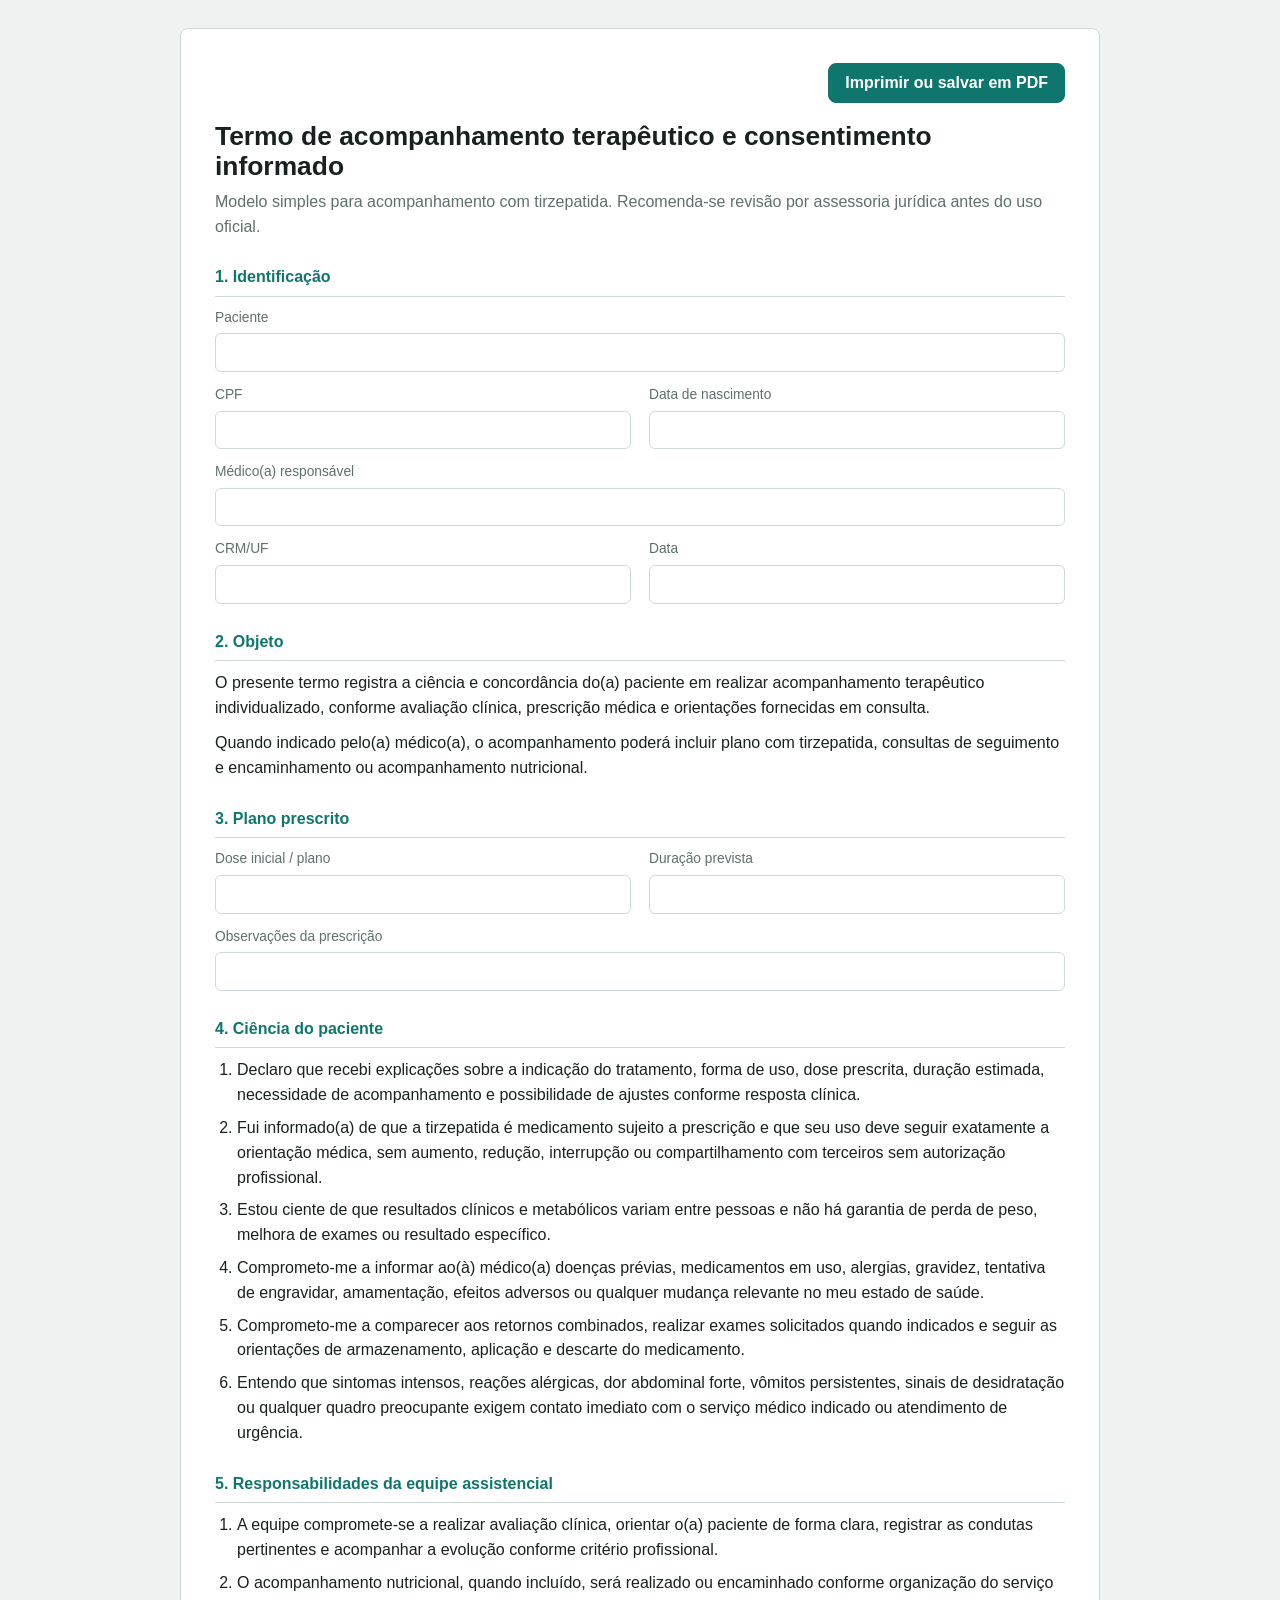
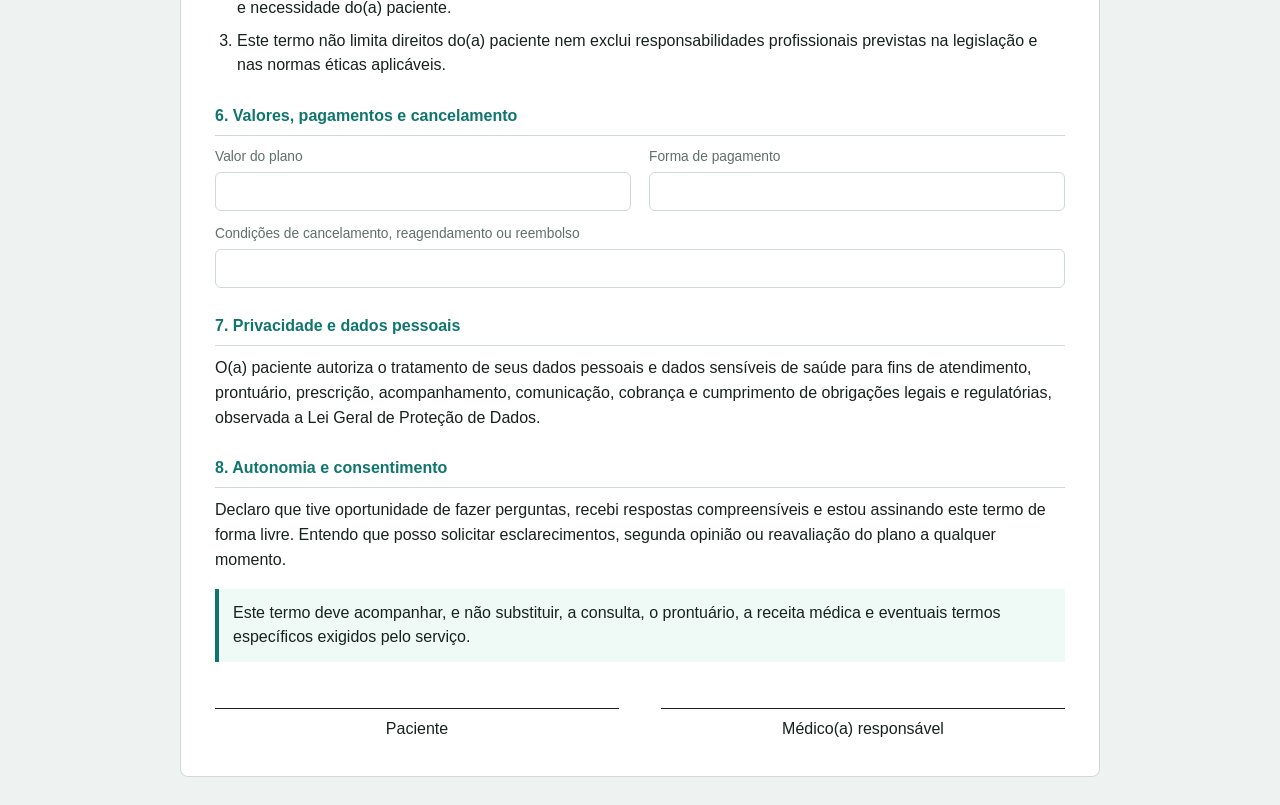
==== contrato.html @ 89cd24b6 "Publica calculadora de acompanhamento" ====
<!doctype html>
<html lang="pt-BR">
  <head>
    <meta charset="utf-8" />
    <meta name="viewport" content="width=device-width, initial-scale=1" />
    <title>Termo de Acompanhamento e Consentimento</title>
    <style>
      :root {
        --ink: #18211f;
        --muted: #5f6f6b;
        --line: #cfd9d6;
        --surface: #ffffff;
        --bg: #eef3f1;
        --accent: #0f766e;
      }

      * {
        box-sizing: border-box;
      }

      body {
        margin: 0;
        background: var(--bg);
        color: var(--ink);
        font-family:
          Arial, Helvetica, sans-serif;
        line-height: 1.55;
      }

      main {
        width: min(920px, calc(100% - 28px));
        margin: 28px auto;
        background: var(--surface);
        border: 1px solid var(--line);
        border-radius: 8px;
        padding: 34px;
      }

      h1 {
        margin: 0 0 8px;
        font-size: 1.65rem;
        line-height: 1.15;
      }

      h2 {
        margin: 26px 0 10px;
        border-bottom: 1px solid var(--line);
        padding-bottom: 6px;
        color: var(--accent);
        font-size: 1rem;
      }

      p {
        margin: 0 0 10px;
      }

      ol {
        margin: 0;
        padding-left: 22px;
      }

      li {
        margin-bottom: 8px;
      }

      .meta {
        color: var(--muted);
        margin-bottom: 22px;
      }

      .grid {
        display: grid;
        grid-template-columns: repeat(2, minmax(0, 1fr));
        gap: 12px 18px;
      }

      .field {
        display: grid;
        gap: 5px;
      }

      .field span:first-child {
        color: var(--muted);
        font-size: 0.86rem;
      }

      .fill {
        min-height: 34px;
        border: 1px solid var(--line);
        border-radius: 6px;
        padding: 6px 8px;
      }

      .full {
        grid-column: 1 / -1;
      }

      .note {
        border-left: 4px solid var(--accent);
        background: #effaf7;
        padding: 12px 14px;
        margin: 16px 0 0;
      }

      .signatures {
        display: grid;
        grid-template-columns: repeat(2, minmax(0, 1fr));
        gap: 42px;
        margin-top: 46px;
      }

      .signature-line {
        border-top: 1px solid var(--ink);
        padding-top: 8px;
        text-align: center;
      }

      .toolbar {
        display: flex;
        justify-content: flex-end;
        margin-bottom: 18px;
      }

      button {
        border: 1px solid var(--accent);
        border-radius: 8px;
        background: var(--accent);
        color: #ffffff;
        cursor: pointer;
        font: inherit;
        font-weight: 700;
        min-height: 40px;
        padding: 0 16px;
      }

      [contenteditable="true"]:focus {
        outline: 3px solid rgba(15, 118, 110, 0.18);
        border-color: var(--accent);
      }

      @media print {
        body {
          background: #ffffff;
        }

        main {
          width: 100%;
          margin: 0;
          border: 0;
          border-radius: 0;
          padding: 0;
        }

        .toolbar {
          display: none;
        }
      }

      @media (max-width: 700px) {
        main {
          padding: 22px;
        }

        .grid,
        .signatures {
          grid-template-columns: 1fr;
        }
      }
    </style>
  </head>
  <body>
    <main>
      <div class="toolbar">
        <button type="button" onclick="window.print()">Imprimir ou salvar em PDF</button>
      </div>

      <h1>Termo de acompanhamento terap&ecirc;utico e consentimento informado</h1>
      <p class="meta">
        Modelo simples para acompanhamento com tirzepatida. Recomenda-se revis&atilde;o por assessoria
        jur&iacute;dica antes do uso oficial.
      </p>

      <h2>1. Identifica&ccedil;&atilde;o</h2>
      <div class="grid">
        <label class="field full">
          <span>Paciente</span>
          <span class="fill" contenteditable="true"></span>
        </label>
        <label class="field">
          <span>CPF</span>
          <span class="fill" contenteditable="true"></span>
        </label>
        <label class="field">
          <span>Data de nascimento</span>
          <span class="fill" contenteditable="true"></span>
        </label>
        <label class="field full">
          <span>M&eacute;dico(a) respons&aacute;vel</span>
          <span class="fill" contenteditable="true"></span>
        </label>
        <label class="field">
          <span>CRM/UF</span>
          <span class="fill" contenteditable="true"></span>
        </label>
        <label class="field">
          <span>Data</span>
          <span class="fill" contenteditable="true"></span>
        </label>
      </div>

      <h2>2. Objeto</h2>
      <p>
        O presente termo registra a ci&ecirc;ncia e concord&acirc;ncia do(a) paciente em realizar
        acompanhamento terap&ecirc;utico individualizado, conforme avalia&ccedil;&atilde;o cl&iacute;nica,
        prescri&ccedil;&atilde;o m&eacute;dica e orienta&ccedil;&otilde;es fornecidas em consulta.
      </p>
      <p>
        Quando indicado pelo(a) m&eacute;dico(a), o acompanhamento poder&aacute; incluir plano com
        tirzepatida, consultas de seguimento e encaminhamento ou acompanhamento nutricional.
      </p>

      <h2>3. Plano prescrito</h2>
      <div class="grid">
        <label class="field">
          <span>Dose inicial / plano</span>
          <span class="fill" contenteditable="true"></span>
        </label>
        <label class="field">
          <span>Dura&ccedil;&atilde;o prevista</span>
          <span class="fill" contenteditable="true"></span>
        </label>
        <label class="field full">
          <span>Observa&ccedil;&otilde;es da prescri&ccedil;&atilde;o</span>
          <span class="fill" contenteditable="true"></span>
        </label>
      </div>

      <h2>4. Ci&ecirc;ncia do paciente</h2>
      <ol>
        <li>
          Declaro que recebi explica&ccedil;&otilde;es sobre a indica&ccedil;&atilde;o do tratamento, forma de uso,
          dose prescrita, dura&ccedil;&atilde;o estimada, necessidade de acompanhamento e possibilidade de
          ajustes conforme resposta cl&iacute;nica.
        </li>
        <li>
          Fui informado(a) de que a tirzepatida &eacute; medicamento sujeito a prescri&ccedil;&atilde;o e que seu
          uso deve seguir exatamente a orienta&ccedil;&atilde;o m&eacute;dica, sem aumento, redu&ccedil;&atilde;o,
          interrup&ccedil;&atilde;o ou compartilhamento com terceiros sem autoriza&ccedil;&atilde;o profissional.
        </li>
        <li>
          Estou ciente de que resultados cl&iacute;nicos e metab&oacute;licos variam entre pessoas e n&atilde;o
          h&aacute; garantia de perda de peso, melhora de exames ou resultado espec&iacute;fico.
        </li>
        <li>
          Comprometo-me a informar ao(&agrave;) m&eacute;dico(a) doen&ccedil;as pr&eacute;vias, medicamentos em uso,
          alergias, gravidez, tentativa de engravidar, amamenta&ccedil;&atilde;o, efeitos adversos ou
          qualquer mudan&ccedil;a relevante no meu estado de sa&uacute;de.
        </li>
        <li>
          Comprometo-me a comparecer aos retornos combinados, realizar exames solicitados quando
          indicados e seguir as orienta&ccedil;&otilde;es de armazenamento, aplica&ccedil;&atilde;o e descarte do
          medicamento.
        </li>
        <li>
          Entendo que sintomas intensos, rea&ccedil;&otilde;es al&eacute;rgicas, dor abdominal forte, v&ocirc;mitos
          persistentes, sinais de desidrata&ccedil;&atilde;o ou qualquer quadro preocupante exigem contato
          imediato com o servi&ccedil;o m&eacute;dico indicado ou atendimento de urg&ecirc;ncia.
        </li>
      </ol>

      <h2>5. Responsabilidades da equipe assistencial</h2>
      <ol>
        <li>
          A equipe compromete-se a realizar avalia&ccedil;&atilde;o cl&iacute;nica, orientar o(a) paciente de forma
          clara, registrar as condutas pertinentes e acompanhar a evolu&ccedil;&atilde;o conforme crit&eacute;rio
          profissional.
        </li>
        <li>
          O acompanhamento nutricional, quando inclu&iacute;do, ser&aacute; realizado ou encaminhado conforme
          organiza&ccedil;&atilde;o do servi&ccedil;o e necessidade do(a) paciente.
        </li>
        <li>
          Este termo n&atilde;o limita direitos do(a) paciente nem exclui responsabilidades profissionais
          previstas na legisla&ccedil;&atilde;o e nas normas &eacute;ticas aplic&aacute;veis.
        </li>
      </ol>

      <h2>6. Valores, pagamentos e cancelamento</h2>
      <div class="grid">
        <label class="field">
          <span>Valor do plano</span>
          <span class="fill" contenteditable="true"></span>
        </label>
        <label class="field">
          <span>Forma de pagamento</span>
          <span class="fill" contenteditable="true"></span>
        </label>
        <label class="field full">
          <span>Condi&ccedil;&otilde;es de cancelamento, reagendamento ou reembolso</span>
          <span class="fill" contenteditable="true"></span>
        </label>
      </div>

      <h2>7. Privacidade e dados pessoais</h2>
      <p>
        O(a) paciente autoriza o tratamento de seus dados pessoais e dados sens&iacute;veis de sa&uacute;de
        para fins de atendimento, prontu&aacute;rio, prescri&ccedil;&atilde;o, acompanhamento, comunica&ccedil;&atilde;o,
        cobran&ccedil;a e cumprimento de obriga&ccedil;&otilde;es legais e regulat&oacute;rias, observada a Lei
        Geral de Prote&ccedil;&atilde;o de Dados.
      </p>

      <h2>8. Autonomia e consentimento</h2>
      <p>
        Declaro que tive oportunidade de fazer perguntas, recebi respostas compreens&iacute;veis e estou
        assinando este termo de forma livre. Entendo que posso solicitar esclarecimentos, segunda
        opini&atilde;o ou reavalia&ccedil;&atilde;o do plano a qualquer momento.
      </p>

      <p class="note">
        Este termo deve acompanhar, e n&atilde;o substituir, a consulta, o prontu&aacute;rio, a receita
        m&eacute;dica e eventuais termos espec&iacute;ficos exigidos pelo servi&ccedil;o.
      </p>

      <div class="signatures">
        <div class="signature-line">Paciente</div>
        <div class="signature-line">M&eacute;dico(a) respons&aacute;vel</div>
      </div>
    </main>
  </body>
</html>
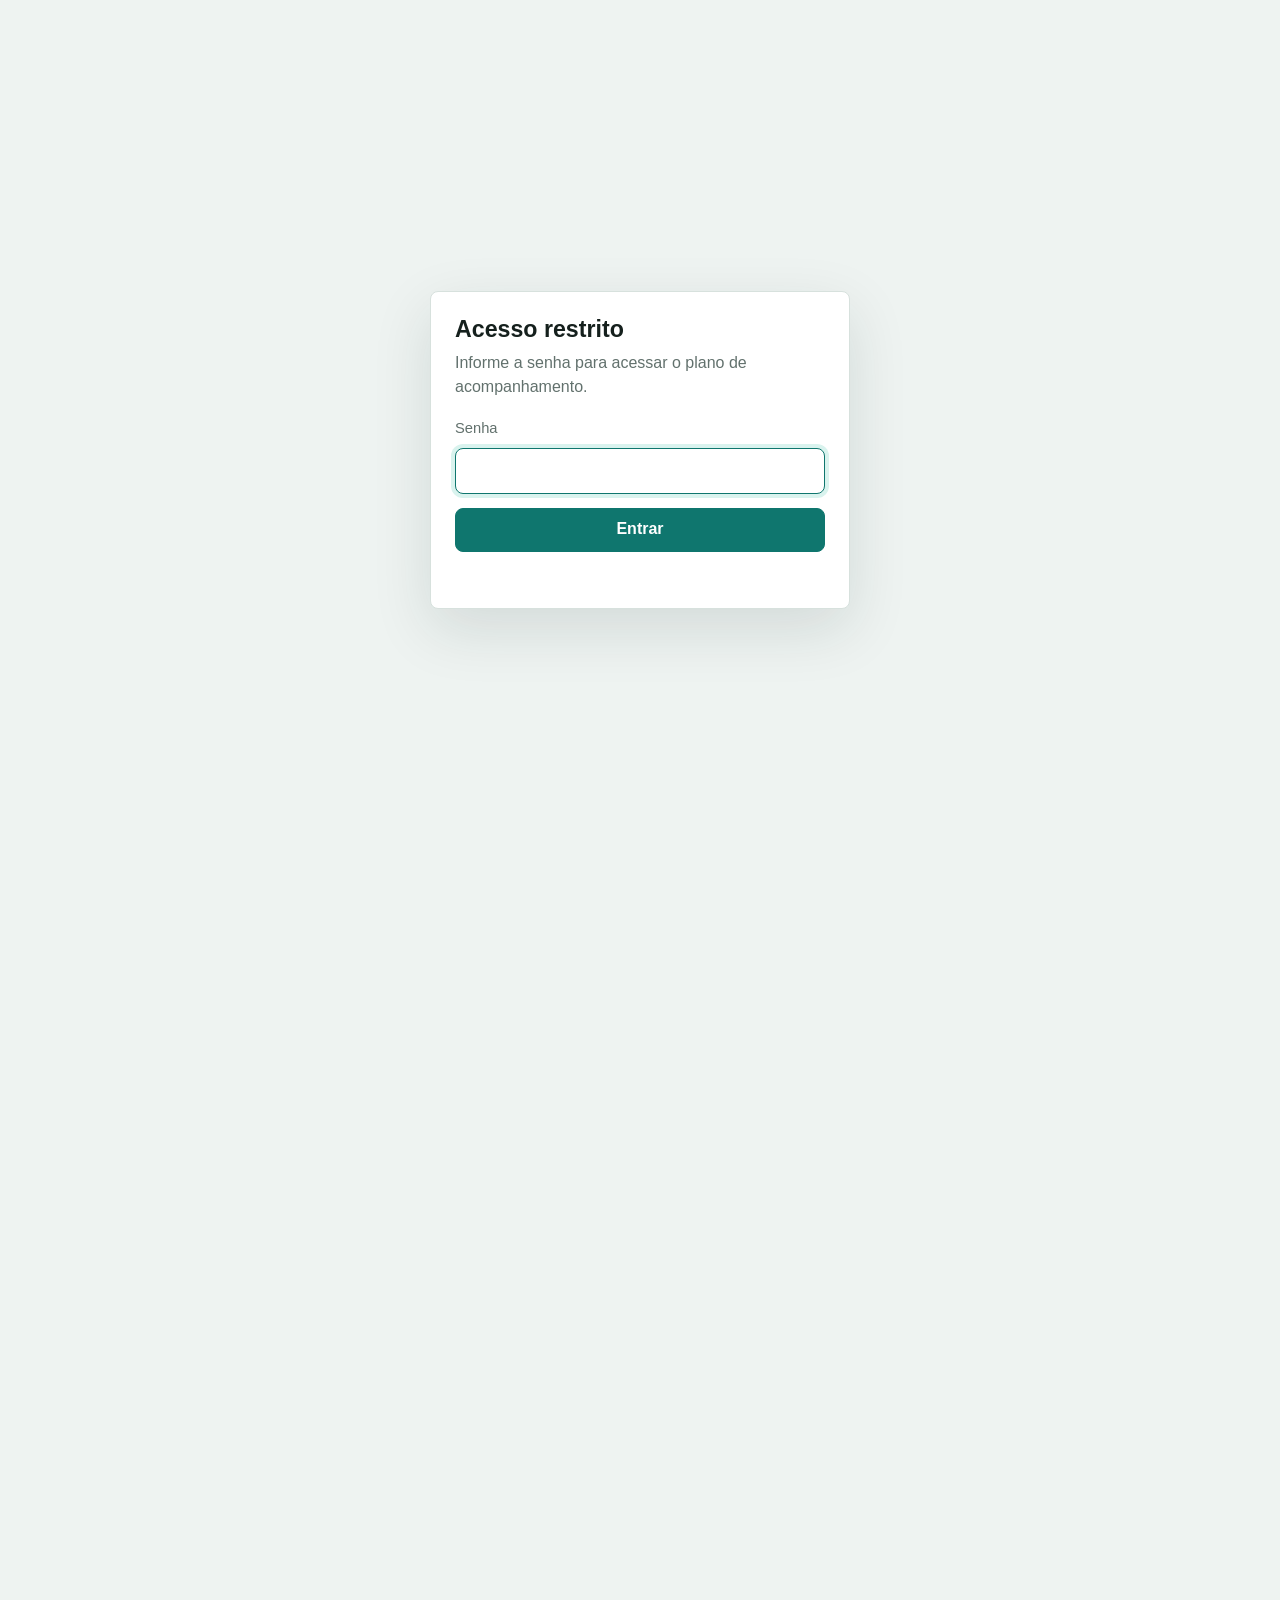
==== commit 74268c0d: "Adiciona senha de acesso" ====
--- a/contrato.html
+++ b/contrato.html
@@ -4,6 +4,7 @@
     <meta charset="utf-8" />
     <meta name="viewport" content="width=device-width, initial-scale=1" />
     <title>Termo de Acompanhamento e Consentimento</title>
+    <script src="auth.js"></script>
     <style>
       :root {
         --ink: #18211f;
